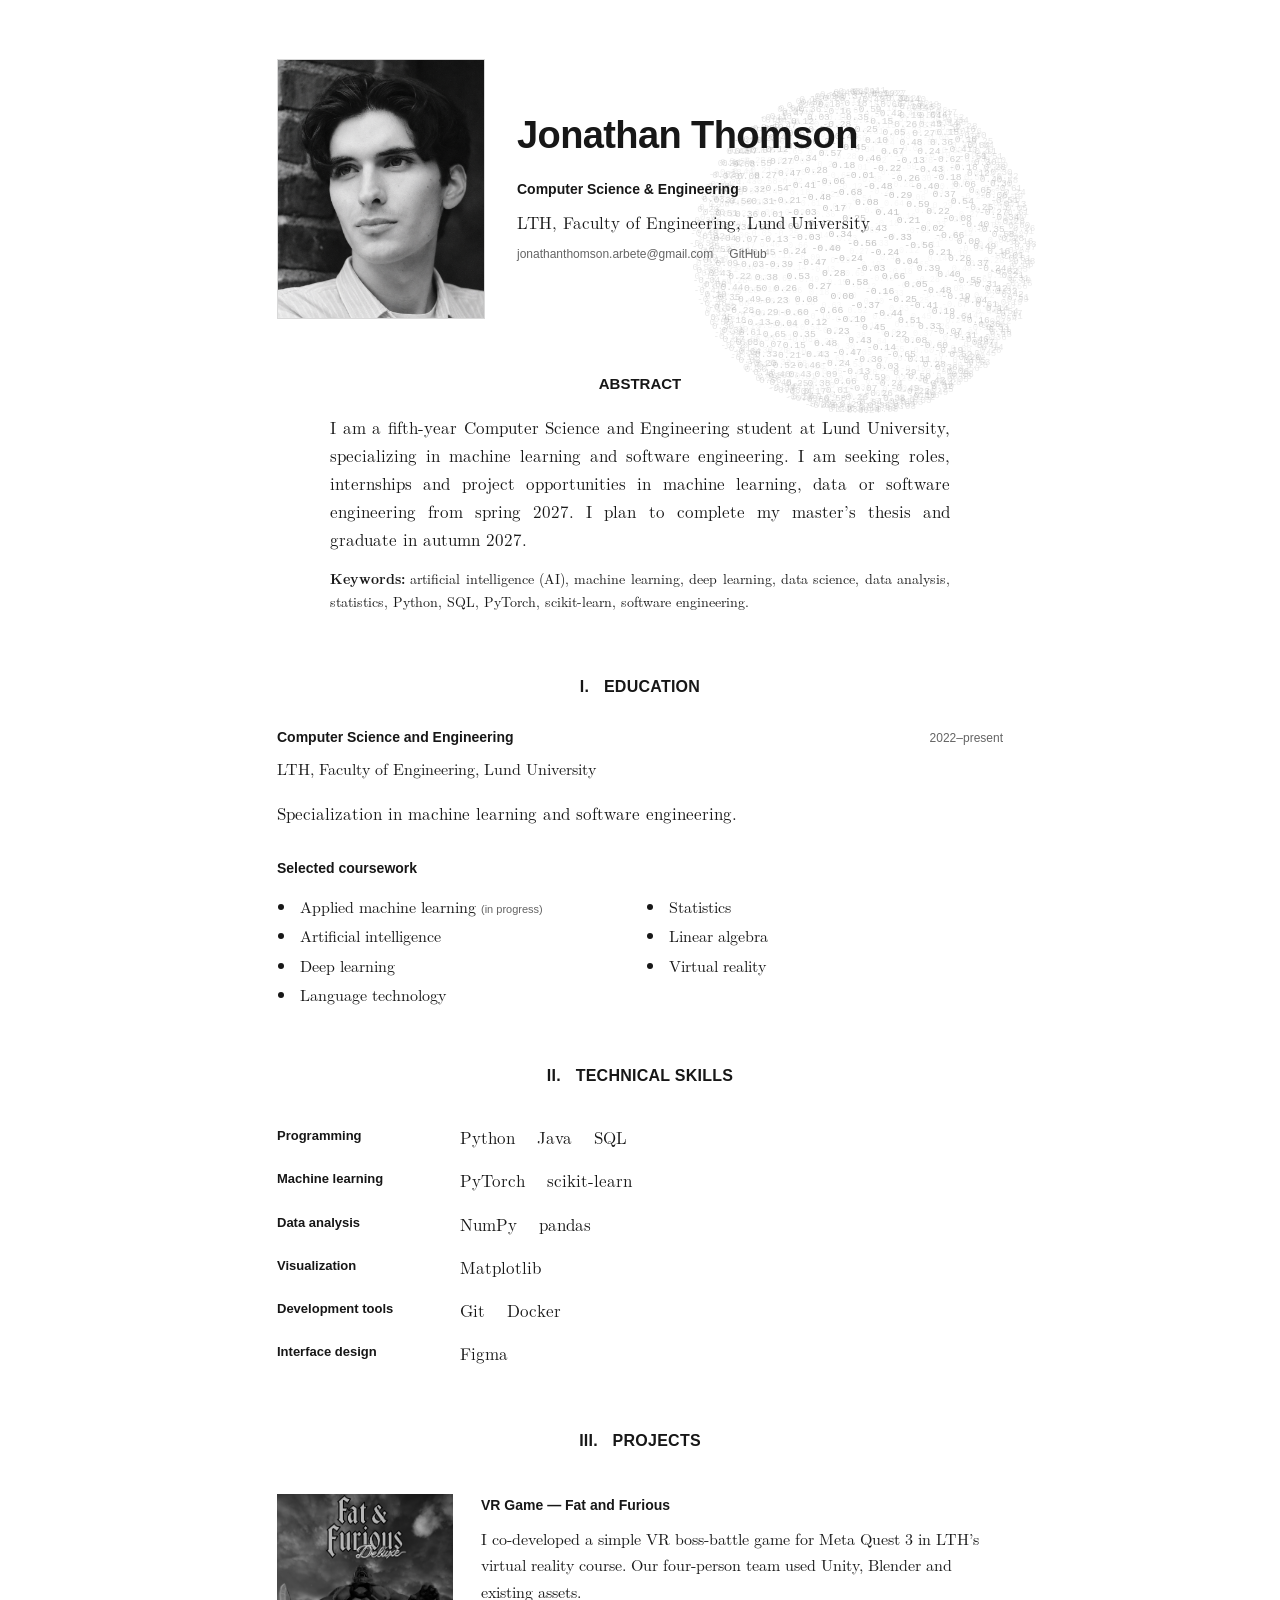
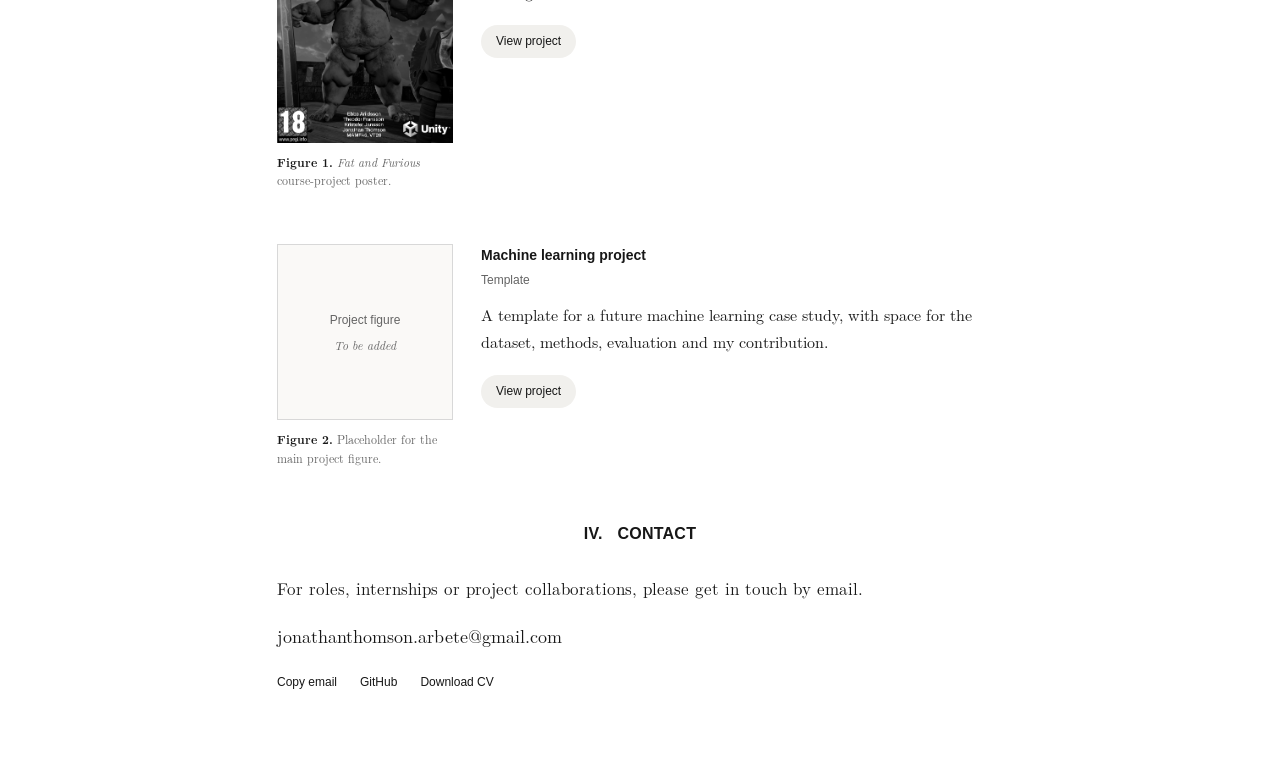
==== cv/index.html @ baf001f6 "Shorten CV site path to /cv/" ====
<!doctype html>
<html lang="en">
<head>
  <meta charset="utf-8">
  <meta name="viewport" content="width=device-width, initial-scale=1">
  <meta name="theme-color" content="#ffffff">
  <title>Jonathan Thomson | Machine Learning &amp; Software Engineering</title>
  <meta name="description" content="Jonathan Thomson — fifth-year Computer Science and Engineering student at LTH, Lund University, specializing in machine learning and software engineering.">
  <meta property="og:title" content="Jonathan Thomson — Machine Learning &amp; Software Engineering">
  <meta property="og:description" content="Fifth-year Computer Science and Engineering student at LTH, Lund University, specializing in machine learning and software engineering.">
  <meta property="og:type" content="website">
  <meta name="color-scheme" content="light">
  <link rel="icon" href="./favicon.svg" type="image/svg+xml">
  <link rel="stylesheet" href="./styles.css?v=25">
  <link rel="prefetch" href="./projects/fat-and-furious.html" as="document">
  <script src="./app.js?v=22" defer></script>
  <script src="./weight-orb.js?v=23" defer></script>
</head>
<body>
  <a class="skip-link" href="#main">Skip to content</a>
  <button class="weight-orb" id="weight-orb" type="button" aria-label="Pause automatic rotation of the numerical sculpture" aria-pressed="false" aria-describedby="orb-instructions" hidden>
    <canvas aria-hidden="true"></canvas>
  </button>
  <span id="orb-instructions" hidden>A sphere of illustrative numerical weights becomes a Dala horse, then a JAS Gripen aircraft as you scroll farther down. Scroll up to reverse the transformation. Drag or use the arrow keys to rotate it. Click or press Space to pause or resume automatic rotation.</span>
<div class="workspace" id="top">

    <main class="paper" id="main">
      <header class="title-block profile-header">
        <div class="portrait-frame"><img class="portrait-photo" src="./assets/jonathan-thomson.png" alt="Jonathan Thomson" width="1024" height="1536" decoding="async"></div>
        <div class="profile-copy">
        <h1>Jonathan Thomson</h1>
        <p class="paper-kicker">Computer Science &amp; Engineering</p>
        <p class="affiliation"><a href="https://www.lth.se/english/" target="_blank" rel="noopener noreferrer">LTH, Faculty of Engineering, Lund University</a></p>
        <p class="author-links"><a href="mailto:jonathanthomson.arbete@gmail.com">jonathanthomson.arbete@gmail.com</a><a href="https://github.com/doutho" target="_blank" rel="noopener noreferrer">GitHub</a></p>
        </div>
      </header>

      <section class="abstract" id="abstract" aria-labelledby="abstract-title">
        <h2 id="abstract-title">ABSTRACT</h2>
        <p>I am a fifth-year Computer Science and Engineering student at Lund University, specializing in machine learning and software engineering. I am seeking roles, internships and project opportunities in machine learning, data or software engineering from spring 2027. I plan to complete my master’s thesis and graduate in autumn 2027.</p>
        <p class="keywords"><strong>Keywords:</strong> artificial intelligence (AI), machine learning, deep learning, data science, data analysis, statistics, Python, SQL, PyTorch, scikit-learn, software engineering.</p>
      </section>

      <section class="paper-section" id="education" aria-labelledby="education-title">
        <h2 id="education-title"><span class="section-number">I.</span> Education</h2>
        <div class="education-heading"><h3>Computer Science and Engineering</h3><span class="small-label">2022–present</span></div>
        <p class="institution">LTH, Faculty of Engineering, Lund University</p>
        <p>Specialization in machine learning and software engineering.</p>
        <div class="coursework">
          <h3>Selected coursework</h3>
          <ul class="course-list">
            <li>Applied machine learning <span class="course-status">(in progress)</span></li>
            <li>Artificial intelligence</li>
            <li>Deep learning</li>
            <li>Language technology</li>
            <li>Statistics</li>
            <li>Linear algebra</li>
            <li>Virtual reality</li>
          </ul>
        </div>


</section>

      <section class="paper-section" id="skills" aria-labelledby="skills-title">
        <h2 id="skills-title"><span class="section-number">II.</span> Technical skills</h2>
        <dl class="skills-table">
          <div><dt>Programming</dt><dd><span>Python</span><span>Java</span><span>SQL</span></dd></div>
          <div><dt>Machine learning</dt><dd><span>PyTorch</span><span>scikit-learn</span></dd></div>
          <div><dt>Data analysis</dt><dd><span>NumPy</span><span>pandas</span></dd></div>
          <div><dt>Visualization</dt><dd><span>Matplotlib</span></dd></div>
          <div><dt>Development tools</dt><dd><span>Git</span><span>Docker</span></dd></div>
          <div><dt>Interface design</dt><dd><span>Figma</span></dd></div>
        </dl>
      </section>

      <section class="paper-section" id="projects" aria-labelledby="projects-title">
        <h2 id="projects-title"><span class="section-number">III.</span> Projects</h2>
        <article class="project-preview" aria-labelledby="vr-preview-title">
          <figure class="project-preview-figure">
            <img src="./assets/fat-and-furious-poster.png" width="830" height="1176" loading="lazy" decoding="async" alt="Poster for Fat and Furious, showing the game's giant boss and team credits.">
            <figcaption><strong>Figure 1.</strong> <em>Fat and Furious</em> course-project poster.</figcaption>
          </figure>
          <div class="project-preview-copy">
            <h3 id="vr-preview-title">VR Game — Fat and Furious</h3>
            <p class="project-preview-description">I co-developed a simple VR boss-battle game for Meta Quest 3 in LTH’s virtual reality course. Our four-person team used Unity, Blender and existing assets.</p>
            <a class="project-action" data-project-link data-project-title="Fat and Furious" href="./projects/fat-and-furious.html" aria-label="View the Fat and Furious project">View project</a>
          </div>
        </article>
        <article class="project-preview" aria-labelledby="ml-preview-title">
          <figure class="project-preview-figure">
            <div class="project-figure-placeholder" role="img" aria-label="Placeholder for a future machine learning project figure"><span>Project figure</span><small>To be added</small></div>
            <figcaption><strong>Figure 2.</strong> Placeholder for the main project figure.</figcaption>
          </figure>
          <div class="project-preview-copy">
            <h3 id="ml-preview-title">Machine learning project</h3>
            <p class="project-kind">Template</p>
            <p class="project-preview-description">A template for a future machine learning case study, with space for the dataset, methods, evaluation and my contribution.</p>
            <a class="project-action" data-project-link data-project-title="Machine learning project" href="./projects/machine-learning.html" aria-label="View the machine learning project template">View project</a>
          </div>
        </article>
      </section>

      <section class="paper-section contact-section" id="contact" aria-labelledby="contact-title">
        <h2 id="contact-title"><span class="section-number">IV.</span> Contact</h2>
        <p>For roles, internships or project collaborations, please get in touch by email.</p>
        <a class="contact-email" href="mailto:jonathanthomson.arbete@gmail.com">jonathanthomson.arbete@gmail.com</a>
        <div class="contact-actions"><button class="text-button" id="copy-email" type="button">Copy email</button><a href="https://github.com/doutho" target="_blank" rel="noopener noreferrer">GitHub</a><a href="./Jonathan-Thomson-CV.pdf" download>Download CV</a></div>
      </section>
    </main>
  </div>
  <div class="toast" id="toast" role="status" aria-live="polite"></div>
</body>
</html>
---- cv/styles.css ----
@font-face{font-family:PaperRoman;src:url('./fonts/lmroman10-regular.otf') format('opentype');font-style:normal;font-weight:400;font-display:swap}
@font-face{font-family:PaperRoman;src:url('./fonts/lmroman10-italic.otf') format('opentype');font-style:italic;font-weight:400;font-display:swap}
@font-face{font-family:PaperRoman;src:url('./fonts/lmroman10-bold.otf') format('opentype');font-style:normal;font-weight:700;font-display:swap}
@font-face{font-family:PaperRoman;src:url('./fonts/lmroman10-bolditalic.otf') format('opentype');font-style:italic;font-weight:700;font-display:swap}
:root{--paper:#fff;--ink:#171717;--muted:#646464;--line:#d8d8d8;--serif:PaperRoman,'Times New Roman',serif;--sans:'Helvetica Neue',Helvetica,Arial,sans-serif}
*{box-sizing:border-box}
html{scroll-behavior:smooth;scroll-padding-top:45px}
body{margin:0;background:var(--paper);color:var(--ink);font:18px/1.7 var(--serif);-webkit-font-smoothing:antialiased}
button,input{font:inherit}button{cursor:pointer}a{color:inherit;text-decoration:none}
a,button{touch-action:manipulation}a:focus-visible,button:focus-visible,summary:focus-visible{outline:2px solid var(--ink);outline-offset:6px}
::selection{background:#dedede;color:#111}
.skip-link{position:fixed;top:-100px;left:20px;background:var(--paper);padding:10px;z-index:20}.skip-link:focus{top:10px}



.workspace{max-width:790px;margin:35px auto 70px;padding:0 32px;position:relative}
.contents{position:fixed;top:155px;left:max(25px,calc(50% - 580px));width:145px;font:12px/1.6 var(--sans);color:var(--muted)}
.eyebrow{font-weight:700;color:var(--ink)}
.contents nav{display:flex;flex-direction:column;gap:5px;margin-top:17px}
.contents nav a{padding:5px 0;text-decoration:none}.contents nav a span{display:inline-block;width:25px}
.contents nav a.active{color:var(--ink);font-weight:700}
.margin-note{margin:35px 0 26px;font-size:11px;line-height:1.9}.margin-note strong{font-weight:700;color:var(--ink)}
.rail-download{display:block;font-size:12px;color:var(--ink)}.rail-download span{margin-left:5px}.rail-download small{display:block;font-size:10px;color:var(--muted);margin-top:5px}
.paper{background:var(--paper);padding:0;min-width:0}
.title-block{text-align:center;padding:20px 0 54px}
h1{font:700 38px/1.2 var(--sans);letter-spacing:-.6px;margin:0 0 20px}
.paper-kicker{font:700 14px/1.5 var(--sans);margin:0 0 14px}
.affiliation{font-size:17px;line-height:1.5;margin:0 0 8px}.affiliation a{text-decoration:none}.affiliation a:hover{text-decoration:none}
.author-links{font:12px/1.6 var(--sans);margin:0;color:var(--muted)}.author-links a{text-decoration:none}.author-links a:hover{text-decoration:none}.author-links>span{padding:0 5px}
.abstract{max-width:620px;margin:0 auto 63px;font-size:17px;line-height:1.65}
.abstract h2{text-align:center;font:700 15px/1.4 var(--sans);margin:0 0 19px}
.abstract p{margin:0;text-align:justify;hyphens:auto}.abstract .keywords{margin-top:14px;font-size:14px;line-height:1.6}.keywords strong{font-weight:700}
.paper-section{margin:0 0 54px;scroll-margin-top:42px}
.paper-section h2{text-align:center;font:700 16px/1.45 var(--sans);text-transform:uppercase;letter-spacing:.25px;margin:0 0 29px}
.section-number{font:inherit;margin-right:10px}
h3{font:700 14px/1.55 var(--sans);margin:0}
.paper-section p{margin:0 0 18px;font-size:17px;line-height:1.7}
.education-heading{display:flex;align-items:baseline;justify-content:space-between;gap:18px}
.small-label{font:12px var(--sans);color:var(--muted);white-space:nowrap}
.paper-section .institution{font-size:16px;margin:6px 0 17px}
dt{font-weight:700}dd{margin:0}

.skills-table{margin:0;font-size:17px}.skills-table>div{display:grid;grid-template-columns:165px 1fr;gap:18px;padding:8px 0}.skills-table dt{font:700 13px/1.8 var(--sans)}.skills-table dd{display:flex;gap:6px 22px;flex-wrap:wrap;line-height:1.6}
.paper-section .template-intro{color:var(--muted);font-size:15px;font-style:italic;margin-bottom:15px}
.text-button{font:12px var(--sans);background:none;border:0;color:var(--ink);padding:6px 0;text-decoration:none}.text-button span{margin-left:7px}
.contact-section{margin-top:55px}.contact-email{font-size:18px;overflow-wrap:anywhere;max-width:100%}.contact-email span{font:13px var(--sans);margin-left:5px}
.contact-actions{display:flex;gap:23px;align-items:center;flex-wrap:wrap;font:12px var(--sans);margin-top:17px}
.toast{position:fixed;left:50%;bottom:24px;transform:translate(-50%,8px);z-index:30;background:var(--ink);color:var(--paper);font:12px var(--sans);padding:13px 21px;opacity:0;transition:opacity .15s,transform .15s;pointer-events:none;max-width:90vw;text-align:center}.toast.visible{opacity:1;transform:translate(-50%,0)}

@media(max-width:1150px){.workspace{margin-top:15px}.contents{position:static;width:auto;padding:0 0 30px}.contents .eyebrow,.margin-note,.rail-download{display:none}.contents nav{flex-direction:row;justify-content:center;flex-wrap:wrap;gap:10px 22px;margin:0}.contents nav a{font-size:11px}.contents nav a span{width:auto;margin-right:5px}.title-block{padding-top:20px}}
@media(max-width:600px){body{font-size:17px}.workspace{padding:0 24px;margin:26px auto 35px}.contents{padding-bottom:24px}.contents nav{gap:6px 14px}.contents nav a{font-size:10px}.contents nav a span{display:none}.title-block{padding:20px 0 40px}h1{font-size:32px;letter-spacing:-.4px;margin-bottom:17px}.paper-kicker{font-size:12px;margin-bottom:12px}.affiliation{font-size:16px;max-width:290px;margin:0 auto 12px}.author-links{font-size:11px}.author-links>span{padding:0 3px}.abstract{font-size:16px;margin-bottom:47px}.abstract h2{font-size:14px}.abstract p{text-align:left}.abstract .keywords{font-size:13px}.paper-section{margin-bottom:44px}.paper-section h2{font-size:14px;margin-bottom:23px}.paper-section p{font-size:16px}.education-heading{display:block}h3{font-size:13px}.small-label{display:block;margin-top:5px;font-size:11px}.paper-section .institution{font-size:15px}.skills-table>div{grid-template-columns:120px 1fr;gap:10px;padding:9px 0}.skills-table dt{font-size:12px}.skills-table dd{font-size:16px;gap:4px 15px}.contact-section{margin-top:42px}.contact-email{font-size:16px}.contact-actions{font-size:11px;gap:18px}.text-button{font-size:11px}}
@media print{body{font-size:11pt}.contents,.toast,.contact-actions{display:none}.workspace{max-width:none;padding:0;margin:0}.title-block{padding:12pt 0 22pt}h1{font-size:25pt}.paper-kicker{font-size:10pt}.affiliation{font-size:11pt}.author-links{font-size:9pt}.abstract{margin-bottom:24pt;font-size:11pt}.paper-section{margin-bottom:22pt;break-inside:avoid}.paper-section h2{font-size:12pt;margin-bottom:15pt}.paper-section p{font-size:11pt}.contact-email{font-size:11pt}#projects{display:none}@page{size:Letter;margin:20mm}}


/* Coursework is a plain list, with no interaction. */
.coursework{margin-top:30px}
.course-list{margin:12px 0 0;padding-left:20px;columns:2;column-gap:32px;font:16px/1.85 var(--serif)}
.course-list li{break-inside:avoid;padding-left:3px}
.project-preview{display:grid;grid-template-columns:176px minmax(0,1fr);gap:28px;align-items:start;padding-top:12px}
.project-preview+.project-preview{margin-top:42px}
.project-preview-figure{margin:0;min-width:0}
.project-preview-figure img{display:block;width:100%;height:auto;filter:grayscale(1)}
.project-preview-figure figcaption{margin-top:10px;color:var(--muted);font:12px/1.55 var(--serif)}
.project-preview-figure figcaption strong{color:var(--ink);font-weight:700}
.project-preview-copy{min-width:0}
.project-preview h3{font:700 14px/1.6 var(--sans);margin:0}
.project-preview .project-kind{font:12px/1.5 var(--sans);color:var(--muted);margin:5px 0 13px}
.paper-section .project-preview-description{font:16px/1.65 var(--serif);margin:0 0 16px}
.project-preview h3 + .project-preview-description{margin-top:10px}
.project-figure-placeholder{aspect-ratio:1;display:flex;flex-direction:column;justify-content:center;align-items:center;gap:7px;border:1px solid var(--line);background:#faf9f7;color:var(--muted);font:12px/1.5 var(--sans);text-align:center;padding:16px}
.project-figure-placeholder small{font:italic 12px/1.5 var(--serif)}
.project-action{display:inline-flex;align-items:center;margin-top:4px;border:0;border-radius:999px;background:#f1f0ed;color:var(--ink);padding:8px 15px;font:12px/1.4 var(--sans);transition:background-color .15s}
.project-action:hover{background:#e7e5e1}
.project-workspace{margin-top:40px}
.project-breadcrumb{display:flex;justify-content:space-between;font:12px/1.6 var(--sans);margin:0 0 55px;color:var(--muted)}
.project-breadcrumb a{text-decoration:none;color:var(--ink)}
.project-breadcrumb a:hover{text-decoration:none}
.project-title h1{font-size:32px;max-width:620px;margin:0 auto 20px}
.project-title .paper-kicker{font-size:12px;margin-bottom:22px}
.project-overview .abstract{margin-bottom:45px}
.project-outline{margin:0 0 22px}
.project-outline>div{display:grid;grid-template-columns:135px 1fr;gap:25px;border-bottom:1px solid var(--line);padding:19px 0}
.project-outline dt{font:700 13px/1.8 var(--sans)}
.project-outline dd{font:16px/1.65 var(--serif)}
.epoch-loader{position:fixed;inset:0;z-index:100;background:var(--paper);display:grid;place-items:center;padding:32px}
.epoch-loader[hidden]{display:none}
.epoch-content{width:min(360px,100%)}
.epoch-heading{font:700 14px/1.6 var(--sans);margin:0 0 24px}
.epoch-status{display:flex;justify-content:space-between;font:12px/1.6 var(--sans);font-variant-numeric:tabular-nums;margin-bottom:10px;color:var(--muted)}
.epoch-track{height:3px;background:#e8e8e8;overflow:hidden}
.epoch-fill{width:0;height:100%;background:var(--ink)}
.epoch-destination{font:italic 15px/1.6 var(--serif);margin:18px 0 0;color:var(--muted)}
@media(max-width:600px){
  .course-list{columns:1;font-size:15px}
  .project-preview{grid-template-columns:1fr;gap:19px;padding-top:8px}
  .project-preview+.project-preview{margin-top:38px}
  .project-preview-figure{width:190px;max-width:100%;margin:0 auto}
  .project-preview h3{font-size:14px}.project-preview .project-kind,.project-action{font-size:11px}
  .paper-section .project-preview-description{font-size:15px}
  .project-breadcrumb{margin-bottom:35px}.project-title h1{font-size:28px}
  .project-outline>div{grid-template-columns:1fr;gap:6px;padding:17px 0}.project-outline dd{font-size:15px}
}
@media(prefers-reduced-motion:reduce){html{scroll-behavior:auto}.toast,.project-action{transition:none}}
@media print{
  .epoch-loader,.project-breadcrumb,.copy-template{display:none}
  .course-list{font-size:10pt}
  .project-workspace{margin:0}.project-outline>div{break-inside:avoid}
}

.project-poster{max-width:420px;margin:0 auto 48px}
.project-poster img{display:block;width:100%;height:auto}
.project-poster figcaption{font:12px/1.7 var(--serif);color:var(--muted);margin-top:12px;text-align:center}
.project-poster figcaption strong{font-weight:700;color:var(--ink)}
.project-facts{margin:0}
.project-facts>div{display:grid;grid-template-columns:135px 1fr;gap:25px;padding:13px 0;border-bottom:1px solid var(--line)}
.project-facts dt{font:700 13px/1.8 var(--sans)}
.project-facts dd{font:16px/1.7 var(--serif)}
.project-facts .team-member{display:block}
@media(max-width:600px){.project-poster{max-width:360px;margin-bottom:38px}.project-kind{font-size:10px}.project-facts>div{grid-template-columns:90px 1fr;gap:15px}.project-facts dt{font-size:12px}.project-facts dd{font-size:15px}}
@media print{.project-poster{max-width:65mm;break-inside:avoid}.project-facts>div{break-inside:avoid}}

/* Portrait and introduction share a left-aligned header. */
.profile-header{display:grid;grid-template-columns:208px minmax(0,1fr);gap:32px;align-items:center;text-align:left;padding:24px 0 54px}
.portrait-frame{width:208px;height:260px;border:1px solid var(--line);overflow:hidden}
.portrait-photo{display:block;width:100%;height:100%;object-fit:cover;object-position:50% 35%;transform:scale(1.5);transform-origin:55% 45%}
.profile-copy{min-width:0}
.profile-copy h1{font-size:clamp(28px,4vw,38px)}
.profile-copy .paper-kicker{margin-bottom:10px}
.profile-copy .affiliation{margin:0 0 10px;max-width:none}
.profile-copy .author-links{display:flex;align-items:baseline;flex-wrap:wrap;gap:5px 16px}
.profile-copy .author-links a{overflow-wrap:anywhere}
.course-status{font:11px/1.6 var(--sans);color:var(--muted);white-space:nowrap}
@media(max-width:600px){.profile-header{grid-template-columns:144px minmax(0,1fr);gap:20px;align-items:start;padding:20px 0 40px}.portrait-frame{width:144px;height:180px}.profile-copy h1{font-size:28px;line-height:1.16;margin-bottom:14px}.profile-copy .author-links{gap:6px 12px}}
@media(max-width:350px){.profile-header{grid-template-columns:120px minmax(0,1fr);gap:15px}.portrait-frame{width:120px;height:150px}.profile-copy h1{font-size:25px}}
@media print{.profile-header{grid-template-columns:35mm minmax(0,1fr);gap:8mm;padding:12pt 0 22pt}.portrait-frame{width:35mm;height:43.75mm}.profile-copy h1{font-size:25pt}.course-status{font-size:8pt}}

/* Keep every link and link-style control free of underlines. */
a:visited,a:hover,a:active,.text-button:hover{text-decoration:none}

/* Scroll-responsive numerical sculpture, behind the paper's text. */
.weight-orb{position:fixed;top:46px;right:max(0px,calc(50% - 223px - clamp(130px,16vw,210px)));z-index:1;width:clamp(260px,32vw,420px);aspect-ratio:1;padding:0;border:0;border-radius:50%;background:transparent;color:var(--muted);opacity:.66;cursor:grab;touch-action:none;user-select:none;-webkit-user-select:none;overflow:hidden}
.weight-orb[hidden]{display:none}
.weight-orb canvas{display:block;width:100%;height:100%;pointer-events:none}
.weight-orb.is-dragging{cursor:grabbing}
.weight-orb:focus-visible{outline:1px solid var(--line);outline-offset:2px}
.profile-copy,.portrait-frame,.abstract,.paper-section{position:relative;z-index:2}
.contents{z-index:3}
@media(max-width:600px){.weight-orb{width:220px;right:0;top:78px;opacity:.48}}
@media print{.weight-orb{display:none}}
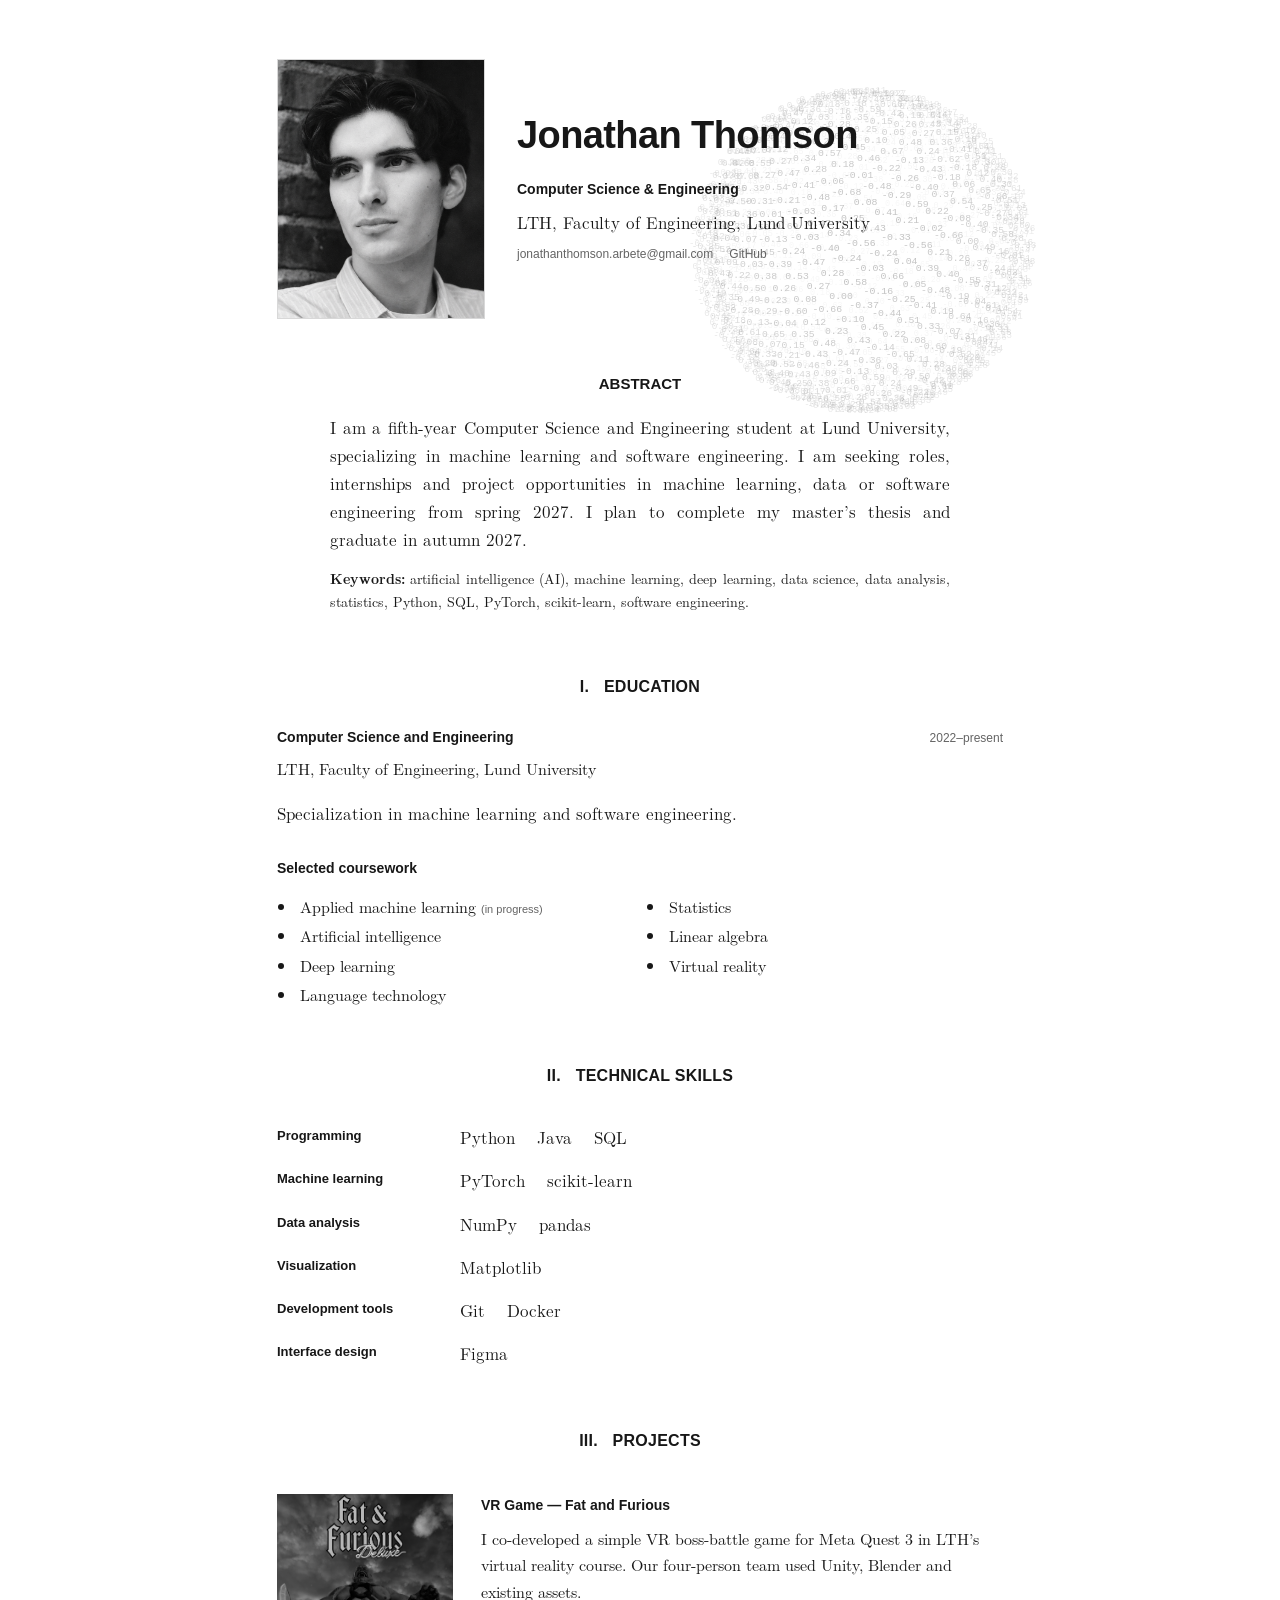
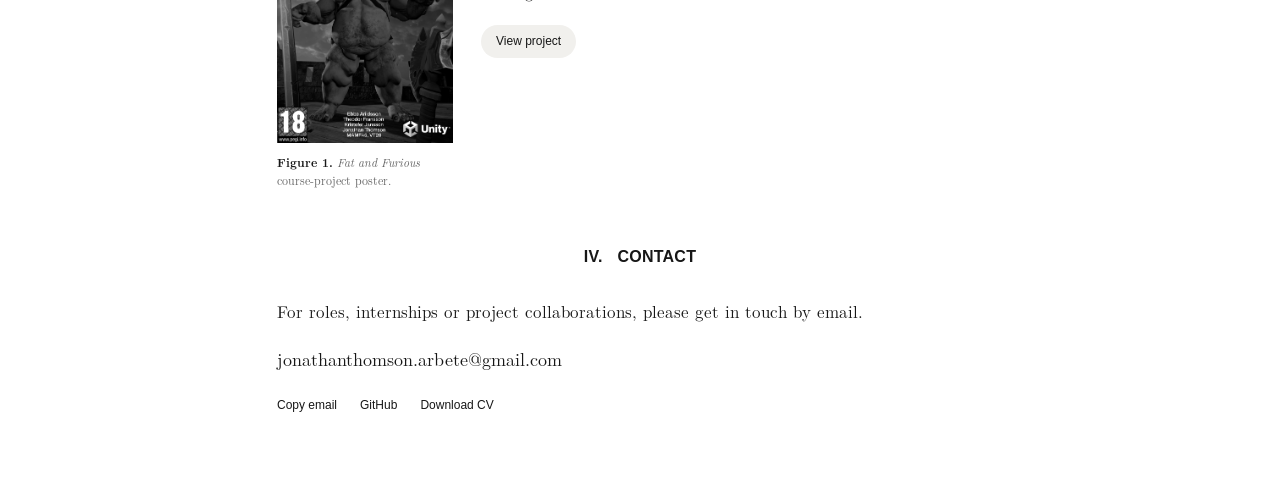
==== commit e4825ae6: "Hide unfinished machine learning project from CV" ====
--- a/cv/index.html
+++ b/cv/index.html
@@ -87,6 +87,7 @@
             <a class="project-action" data-project-link data-project-title="Fat and Furious" href="./projects/fat-and-furious.html" aria-label="View the Fat and Furious project">View project</a>
           </div>
         </article>
+        <!-- Unfinished ML project: remove this comment wrapper when ready to publish.
         <article class="project-preview" aria-labelledby="ml-preview-title">
           <figure class="project-preview-figure">
             <div class="project-figure-placeholder" role="img" aria-label="Placeholder for a future machine learning project figure"><span>Project figure</span><small>To be added</small></div>
@@ -99,6 +100,7 @@
             <a class="project-action" data-project-link data-project-title="Machine learning project" href="./projects/machine-learning.html" aria-label="View the machine learning project template">View project</a>
           </div>
         </article>
+        -->
       </section>
 
       <section class="paper-section contact-section" id="contact" aria-labelledby="contact-title">
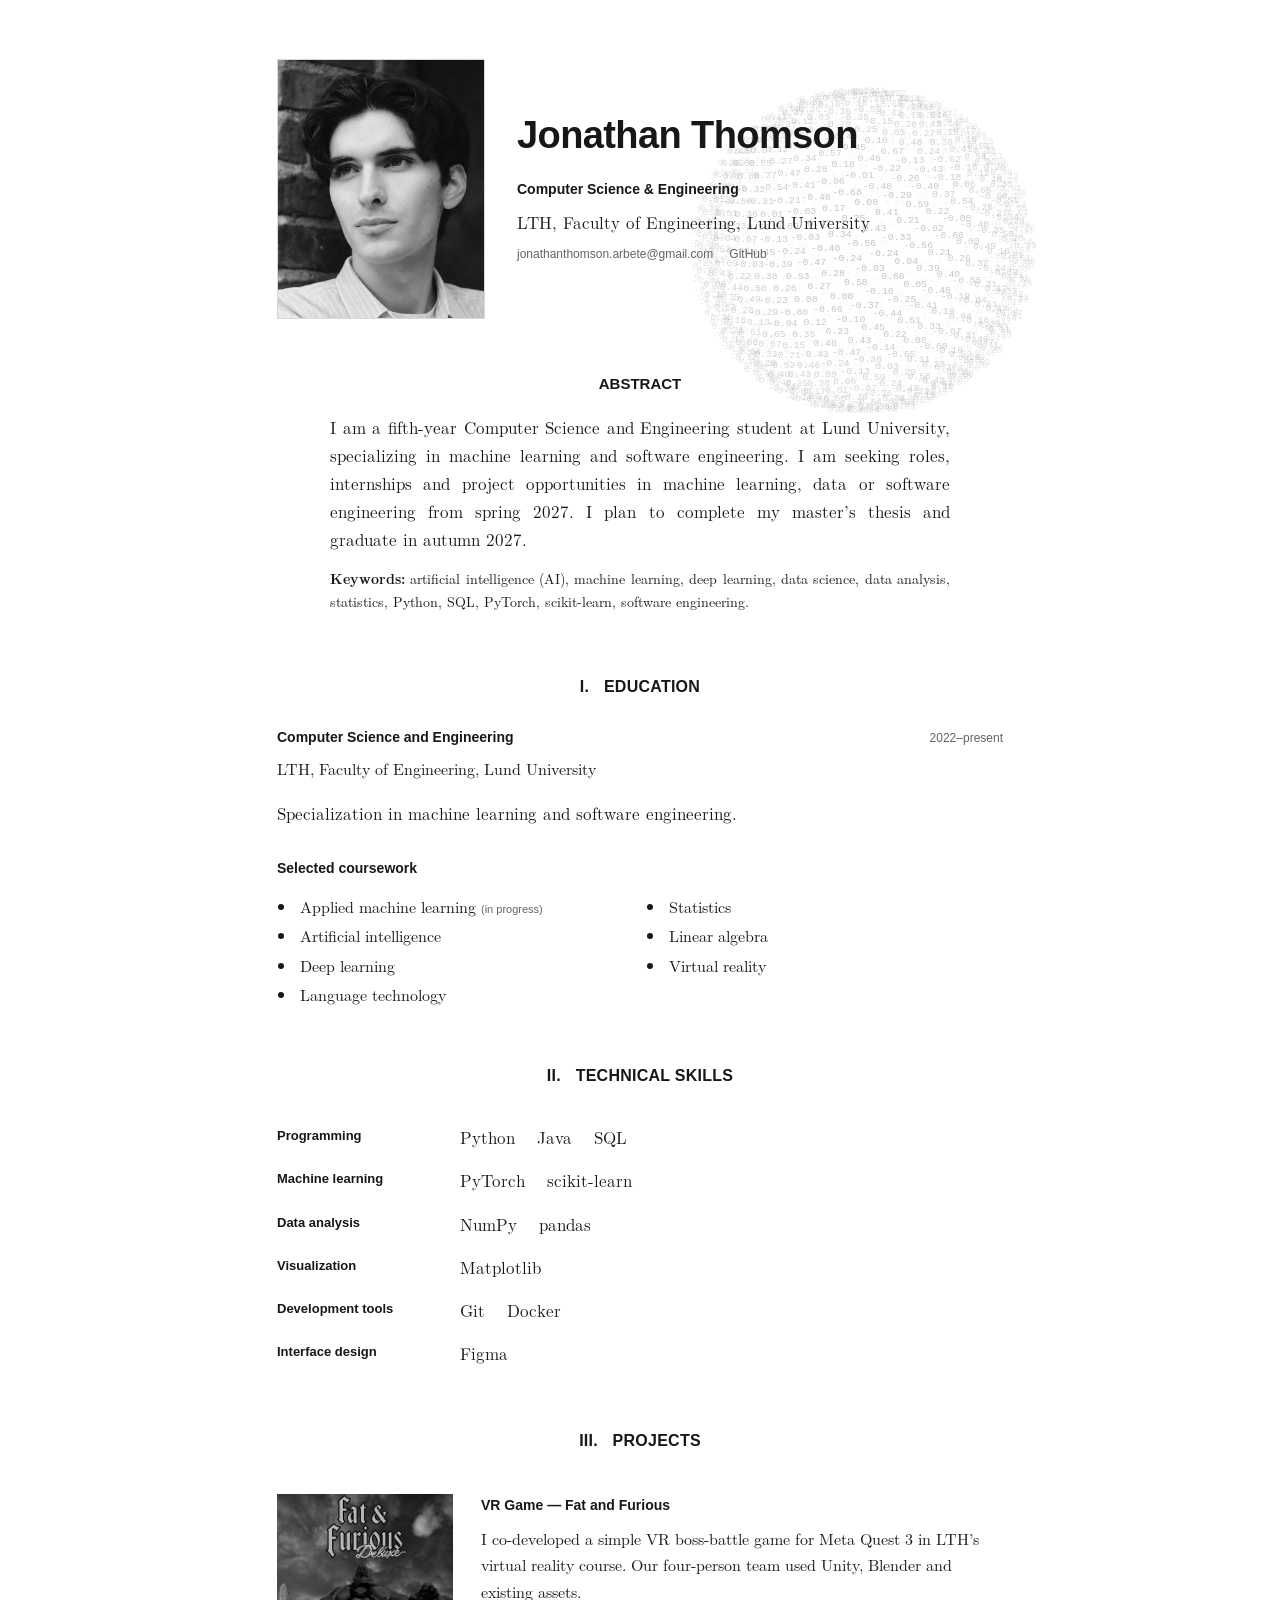
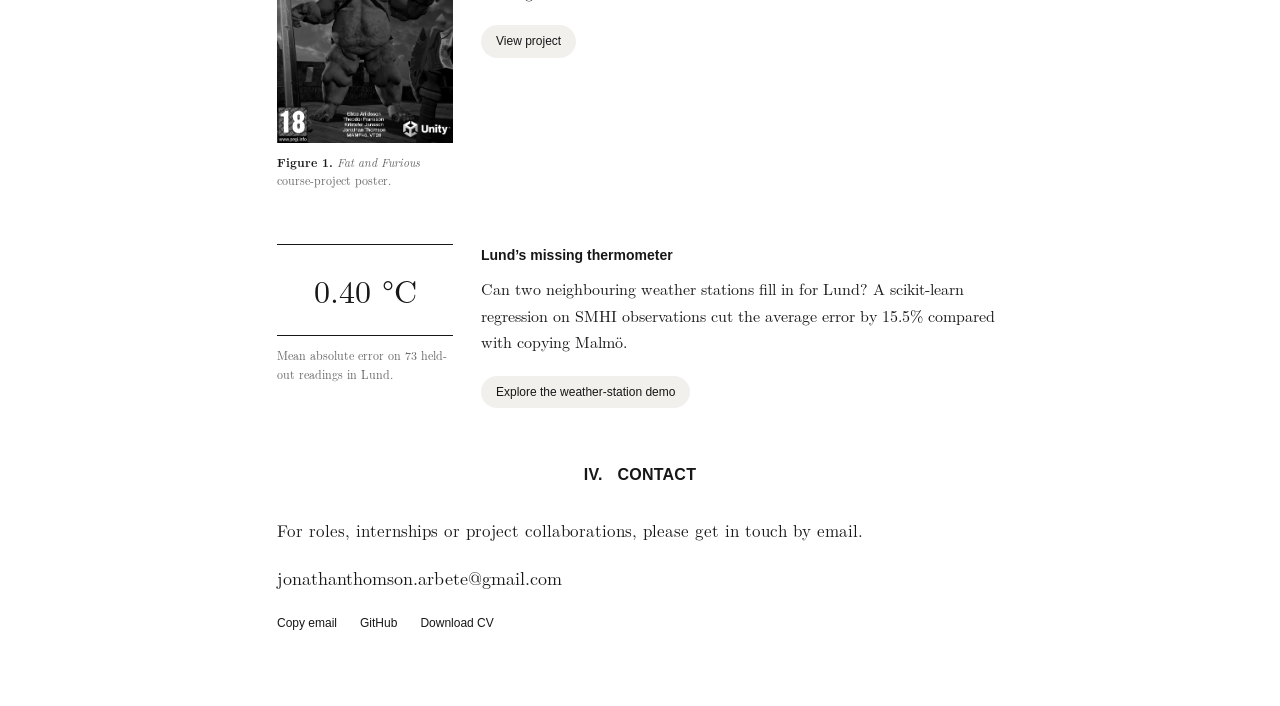
==== commit 35446005: "Add Lund weather-station regression project and interactive case study" ====
--- a/cv/index.html
+++ b/cv/index.html
@@ -87,6 +87,17 @@
             <a class="project-action" data-project-link data-project-title="Fat and Furious" href="./projects/fat-and-furious.html" aria-label="View the Fat and Furious project">View project</a>
           </div>
         </article>
+        <article class="project-preview" aria-labelledby="lund-thermometer-title">
+          <figure class="project-preview-figure">
+            <div style="padding:18px 8px;border-block:1px solid currentColor;text-align:center"><strong style="font-size:32px;font-weight:400">0.40 °C</strong></div>
+            <figcaption>Mean absolute error on 73 held-out readings in Lund.</figcaption>
+          </figure>
+          <div class="project-preview-copy">
+            <h3 id="lund-thermometer-title">Lund’s missing thermometer</h3>
+            <p class="project-preview-description">Can two neighbouring weather stations fill in for Lund? A scikit-learn regression on SMHI observations cut the average error by 15.5% compared with copying Malmö.</p>
+            <a class="project-action" href="./projects/lund-temperature/index.html">Explore the weather-station demo</a>
+          </div>
+        </article>
         <!-- Unfinished ML project: remove this comment wrapper when ready to publish.
         <article class="project-preview" aria-labelledby="ml-preview-title">
           <figure class="project-preview-figure">
